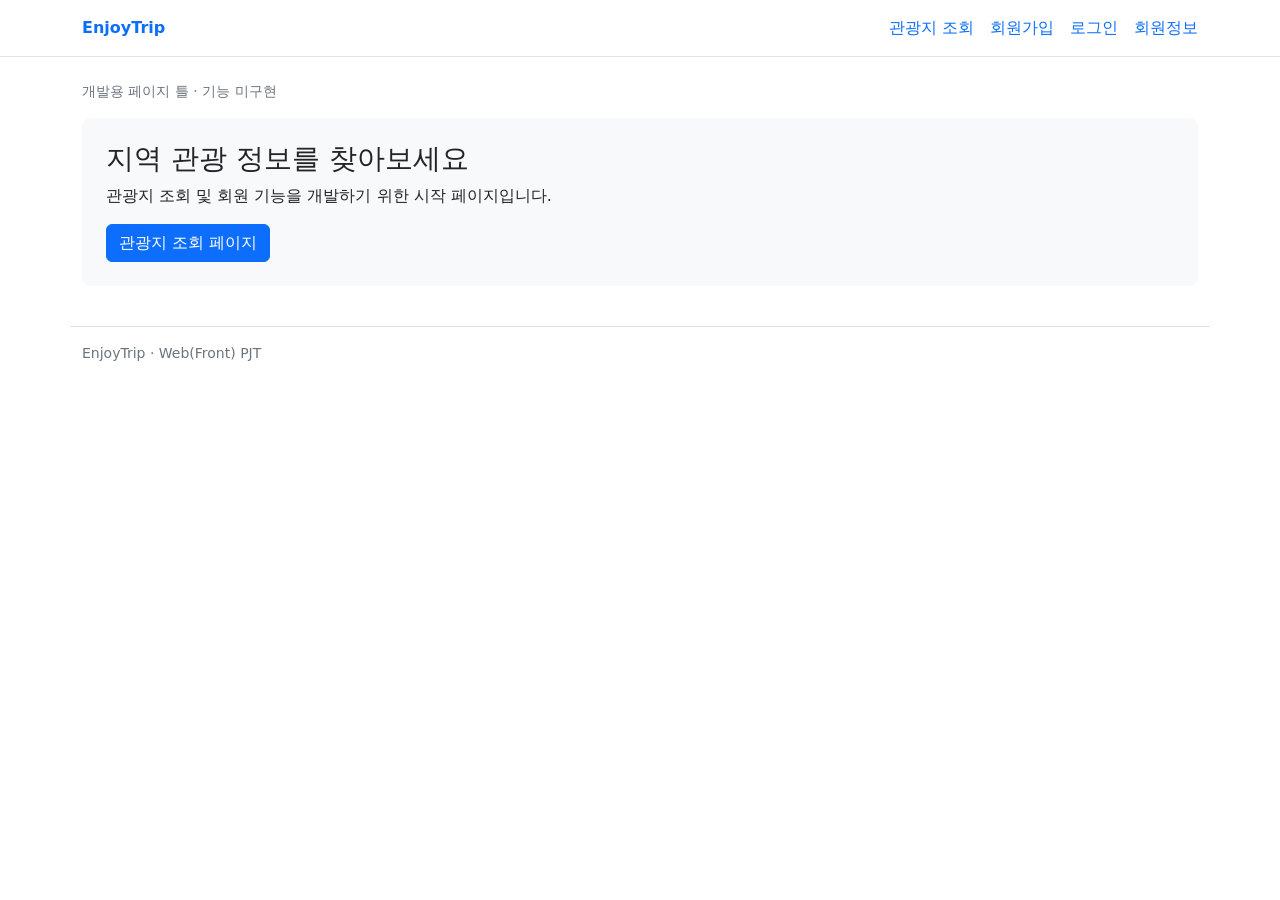
==== index.html @ 98864bc5 "baseline" ====
<!doctype html>
<html lang="ko">
<head>
  <meta charset="UTF-8">
  <meta name="viewport" content="width=device-width, initial-scale=1.0">
  <title>홈 | EnjoyTrip</title>
  <link href="https://cdn.jsdelivr.net/npm/bootstrap@5.3.3/dist/css/bootstrap.min.css" rel="stylesheet">
  <link href="css/style.css" rel="stylesheet">
</head>
<body>
<a class="visually-hidden-focusable" href="#main">본문으로 이동</a>
<header class="border-bottom bg-white">
  <nav class="container d-flex flex-wrap align-items-center gap-3 py-3" aria-label="주 메뉴">
    <a class="navbar-brand fw-bold text-primary me-auto" href="index.html">EnjoyTrip</a>
    <a href="attractions.html">관광지 조회</a>
    <a href="signup.html">회원가입</a>
    <a href="login.html">로그인</a>
    <a href="profile.html">회원정보</a>
  </nav>
</header>
<main id="main" class="container py-4">
  <p class="text-secondary small">개발용 페이지 틀 · 기능 미구현</p>
  <section class="p-4 bg-light rounded-3">
<h1 class="h3">지역 관광 정보를 찾아보세요</h1>
<p>관광지 조회 및 회원 기능을 개발하기 위한 시작 페이지입니다.</p>
<a class="btn btn-primary" href="attractions.html">관광지 조회 페이지</a>
</section>
  <p id="page-message" class="mt-3" role="status"></p>
</main>
<footer class="container py-3 border-top text-secondary small">EnjoyTrip · Web(Front) PJT</footer>
<script src="https://cdn.jsdelivr.net/npm/bootstrap@5.3.3/dist/js/bootstrap.bundle.min.js"></script>
<script src="js/config.js"></script>
<script src="js/common.js"></script>
<script src="js/index.js"></script>
</body>
</html>
---- css/style.css ----
/* 공통 스타일: 담당자끼리 수정 범위를 협의하세요. */
body { color: #212529; background: #fff; }
nav a { text-decoration: none; }
.form-panel { max-width: 480px; }
.placeholder-box {
  min-height: 320px; display: grid; place-items: center;
  background: #f8f9fa; border: 1px dashed #adb5bd; border-radius: 8px;
}
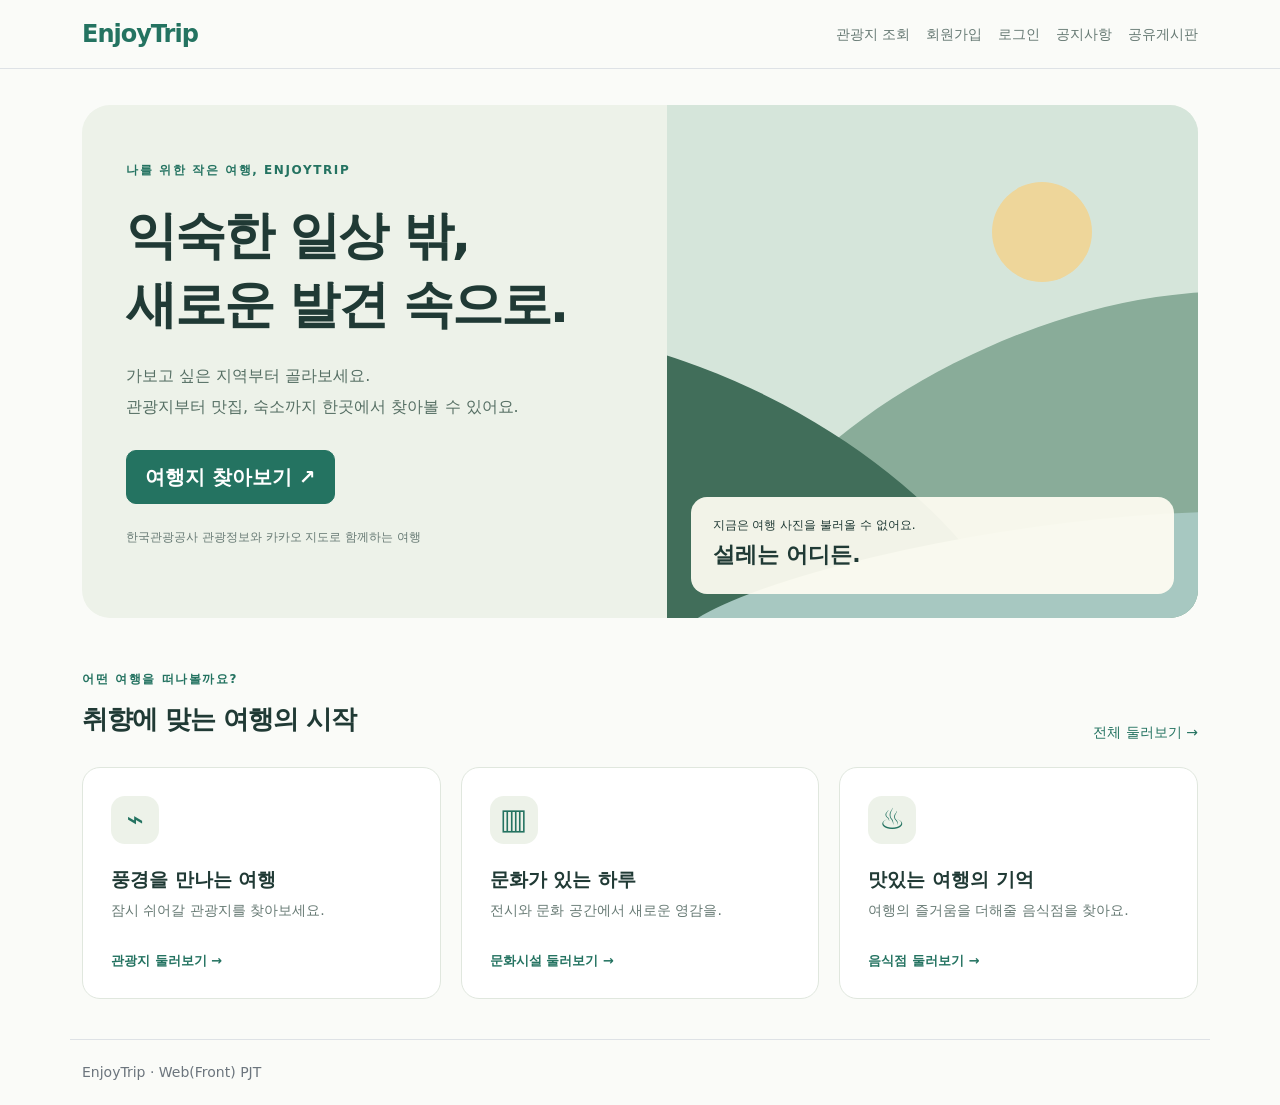
==== commit ca91bd78: "feat : 개선 작업 완료" ====
--- a/index.html
+++ b/index.html
@@ -6,8 +6,9 @@
   <title>홈 | EnjoyTrip</title>
   <link href="https://cdn.jsdelivr.net/npm/bootstrap@5.3.3/dist/css/bootstrap.min.css" rel="stylesheet">
   <link href="css/style.css" rel="stylesheet">
+  <link href="css/travel.css" rel="stylesheet">
 </head>
-<body>
+<body class="travel-page home-page">
 <a class="visually-hidden-focusable" href="#main">본문으로 이동</a>
 <header class="border-bottom bg-white">
   <nav class="container d-flex flex-wrap align-items-center gap-3 py-3" aria-label="주 메뉴">
@@ -19,12 +20,27 @@
   </nav>
 </header>
 <main id="main" class="container py-4">
-  <p class="text-secondary small">개발용 페이지 틀 · 기능 미구현</p>
-  <section class="p-4 bg-light rounded-3">
-<h1 class="h3">지역 관광 정보를 찾아보세요</h1>
-<p>관광지 조회 및 회원 기능을 개발하기 위한 시작 페이지입니다.</p>
-<a class="btn btn-primary" href="attractions.html">관광지 조회 페이지</a>
-</section>
+  <section class="home-hero" aria-labelledby="hero-title">
+    <div class="hero-copy"><p class="eyebrow">나를 위한 작은 여행, ENJOYTRIP</p>
+      <h1 id="hero-title">익숙한 일상 밖,<br>새로운 발견 속으로.</h1>
+      <p class="hero-description">가보고 싶은 지역부터 골라보세요.<br>관광지부터 맛집, 숙소까지 한곳에서 찾아볼 수 있어요.</p>
+      <a class="btn btn-primary btn-lg" href="attractions.html">여행지 찾아보기 <span aria-hidden="true">↗</span></a>
+      <p class="hero-caption">한국관광공사 관광정보와 카카오 지도로 함께하는 여행</p>
+    </div>
+    <figure id="hero-place" class="hero-art" aria-busy="true">
+      <div class="hero-fallback" aria-hidden="true"><div class="art-sun"></div><div class="art-mountain mountain-back"></div><div class="art-mountain mountain-front"></div><div class="art-water"></div></div>
+      <img id="hero-photo" class="hero-photo" alt="" hidden>
+      <figcaption class="hero-place-caption"><span id="hero-photo-status" role="status">오늘의 여행지를 고르는 중이에요.</span><strong id="hero-place-title">설레는 어디든.</strong><span id="hero-place-address"></span><small id="hero-photo-source" hidden>사진 출처: 한국관광공사 TourAPI</small></figcaption>
+    </figure>
+  </section>
+  <section class="home-discover" aria-labelledby="discover-title">
+    <div class="section-heading"><div><p class="eyebrow">어떤 여행을 떠나볼까요?</p><h2 id="discover-title">취향에 맞는 여행의 시작</h2></div><a href="attractions.html">전체 둘러보기 <span aria-hidden="true">→</span></a></div>
+    <div class="discovery-grid">
+      <a class="discovery-card" href="attractions.html?type=12"><span class="discovery-icon" aria-hidden="true">⌁</span><h3>풍경을 만나는 여행</h3><p>잠시 쉬어갈 관광지를 찾아보세요.</p><span>관광지 둘러보기 →</span></a>
+      <a class="discovery-card" href="attractions.html?type=14"><span class="discovery-icon" aria-hidden="true">▥</span><h3>문화가 있는 하루</h3><p>전시와 문화 공간에서 새로운 영감을.</p><span>문화시설 둘러보기 →</span></a>
+      <a class="discovery-card" href="attractions.html?type=39"><span class="discovery-icon" aria-hidden="true">♨</span><h3>맛있는 여행의 기억</h3><p>여행의 즐거움을 더해줄 음식점을 찾아요.</p><span>음식점 둘러보기 →</span></a>
+    </div>
+  </section>
   <p id="page-message" class="mt-3" role="status"></p>
 </main>
 <footer class="container py-3 border-top text-secondary small">EnjoyTrip · Web(Front) PJT</footer>
--- a/css/style.css
+++ b/css/style.css
@@ -1,8 +1,98 @@
-/* 공통 스타일: 담당자끼리 수정 범위를 협의하세요. */
-body { color: #212529; background: #fff; }
-nav a { text-decoration: none; }
-.form-panel { max-width: 480px; }
+/* 공통 스타일 */
+body {
+  color: #212529;
+  background: #fff;
+}
+
+nav a {
+  text-decoration: none;
+}
+
+.form-panel {
+  max-width: 480px;
+}
+
 .placeholder-box {
-  min-height: 320px; display: grid; place-items: center;
-  background: #f8f9fa; border: 1px dashed #adb5bd; border-radius: 8px;
+  min-height: 320px;
+  display: grid;
+  place-items: center;
+  background: #f8f9fa;
+  border: 1px dashed #adb5bd;
+  border-radius: 8px;
 }
+
+[hidden] {
+  display: none !important;
+}
+
+/* 관광지 조회 화면 */
+.tour-map {
+  width: 100%;
+  height: 460px;
+  background: #f8f9fa;
+  border: 1px solid #dee2e6;
+  border-radius: 8px;
+  overflow: hidden;
+}
+
+.tour-image,
+.tour-image-placeholder {
+  height: 170px;
+  width: 100%;
+  object-fit: cover;
+}
+
+.tour-image-placeholder {
+  display: grid;
+  place-items: center;
+  background: #f1f3f5;
+  color: #6c757d;
+}
+
+.tour-card-selected {
+  border-color: #0d6efd;
+  box-shadow: 0 0 0 2px #0d6efd33;
+}
+
+.tour-map-label {
+  padding: 10px;
+  max-width: 220px;
+  font-size: 14px;
+  overflow-wrap: anywhere;
+}
+
+@media (max-width: 575px) {
+  .tour-map {
+    height: 340px;
+  }
+}
+
+/* 회원 및 커뮤니티 화면 */
+.confirm-overlay {
+  position: fixed;
+  inset: 0;
+  background: rgba(0, 0, 0, .45);
+  display: flex;
+  align-items: center;
+  justify-content: center;
+  z-index: 1055;
+  padding: 20px;
+}
+
+.confirm-overlay .card {
+  width: 100%;
+}
+
+.post-content {
+  white-space: pre-wrap;
+  overflow-wrap: anywhere;
+}
+
+#post-list button {
+  text-align: left;
+  overflow-wrap: anywhere;
+}
+
+input:read-only {
+  background: #f8f9fa;
+}
--- a/css/travel.css
+++ b/css/travel.css
@@ -0,0 +1,116 @@
+.travel-page { --travel-ink: #203a35; --travel-green: #247361; --travel-muted: #677a74; color: var(--travel-ink); background: #fafbf8; }
+.travel-page main { padding-top: 36px !important; padding-bottom: 48px; }
+.travel-page header { background: #fafbf8 !important; }
+.travel-page nav a { color: var(--travel-muted); font-size: 14px; }
+.travel-page nav .navbar-brand { color: var(--travel-green) !important; font-size: 24px; letter-spacing: -1px; }
+.travel-page nav a[aria-current] { color: var(--travel-green); font-weight: 700; }
+.travel-page a { color: var(--travel-green); }
+.travel-page .btn-primary { --bs-btn-bg: #247361; --bs-btn-border-color: #247361; --bs-btn-hover-bg: #195746; --bs-btn-hover-border-color: #195746; --bs-btn-disabled-bg: #247361; --bs-btn-disabled-border-color: #247361; --bs-btn-active-bg: #195746; --bs-btn-active-border-color: #195746; color: white; }
+.travel-page .btn-outline-primary { --bs-btn-color: #247361; --bs-btn-border-color: #bfd4ca; --bs-btn-hover-bg: #247361; --bs-btn-hover-border-color: #247361; --bs-btn-disabled-color: #677a74; --bs-btn-disabled-border-color: #bfd4ca; }
+.travel-page .btn { border-radius: 10px; padding: 11px 18px; font-weight: 600; }
+.travel-page :focus-visible { outline: 3px solid #c18d3e; outline-offset: 4px; }
+.eyebrow { font-size: 12px; letter-spacing: 1.6px; font-weight: 700; color: var(--travel-green); }
+.home-hero { display: grid; grid-template-columns: 1.1fr 1fr; overflow: hidden; border-radius: 28px; background: #edf2e9; min-height: 470px; }
+.hero-copy { padding: 56px 44px; }
+.hero-copy h1 { font-size: clamp(32px, 4vw, 52px); font-weight: 750; line-height: 1.35; letter-spacing: -2px; margin: 22px 0; }
+.hero-description { color: #566f64; line-height: 1.9; margin-bottom: 28px; }
+.hero-caption { font-size: 12px; color: var(--travel-muted); margin-top: 24px; }
+.hero-art { position: relative; min-height: 380px; background: #d5e5da; overflow: hidden; }
+.hero-art { margin: 0; }
+.hero-fallback { position: absolute; inset: 0; }
+.hero-photo { position: absolute; inset: 0; height: 100%; width: 100%; object-fit: cover; }
+.hero-place-caption { position: absolute; z-index: 1; bottom: 24px; left: 24px; right: 24px; padding: 18px 22px; border-radius: 16px; background: #fffdf3ee; color: #203a35; display: grid; gap: 5px; overflow-wrap: anywhere; }
+.hero-place-caption > span { font-size: 12px; line-height: 1.7; }
+.hero-place-caption strong { font-size: 22px; line-height: 1.4; }
+.hero-place-caption small { color: #677a74; font-size: 10px; }
+.has-photo .hero-fallback { display: none; }
+.travel-page { min-height: 100dvh; display: flex; flex-direction: column; }
+.travel-page main { flex: 1; }
+.travel-page footer { padding-top: 22px !important; padding-bottom: 22px !important; }
+.member-page main { max-width: 620px; padding: 48px 24px !important; }
+.member-page main > .text-secondary:first-child { font-size: 12px; letter-spacing: 1.6px; font-weight: 700; color: var(--travel-green) !important; margin-bottom: 14px; }
+.member-page h1 { font-size: 32px; font-weight: 750; letter-spacing: -1px; }
+.member-page main > p { line-height: 1.8; font-size: 13px; }
+.member-page .form-panel { max-width: none; padding: 32px; border: 1px solid #e0e7de; border-radius: 20px; box-shadow: 0 8px 28px #203a3508; }
+.member-page .form-control { min-height: 48px; border-color: #dce4dc; border-radius: 10px; color: var(--travel-ink); }
+.member-page .form-control:focus { border-color: #247361; box-shadow: 0 0 0 3px #24736120; }
+.member-page .form-control[readonly] { background: #f2f5ef; color: var(--travel-muted); }
+.member-page #page-form > .d-flex { margin-top: 10px; }
+.member-page #submit-button { width: 100%; }
+.member-page main > a { font-size: 13px; text-underline-offset: 4px; }
+.member-page .confirm-overlay { position: fixed; inset: 0; z-index: 1050; display: grid; place-items: center; padding: 24px; background: #152e2bb3; backdrop-filter: blur(4px); }
+.member-page .confirm-overlay .form-panel { width: min(100%, 480px); }
+.community-page main { max-width: 980px; }
+.community-page h1 { font-size: 34px; font-weight: 750; letter-spacing: -1px; margin-top: 12px; }
+.community-page main > p { line-height: 1.8; font-size: 14px; }
+.community-page .form-control { min-height: 48px; border-color: #dce4dc; border-radius: 10px; color: var(--travel-ink); }
+.community-page .form-control:focus { border-color: #247361; box-shadow: 0 0 0 3px #24736120; }
+.community-page #search-form { padding: 20px; border: 1px solid #e0e7de; border-radius: 16px; background: #fff; margin-top: 28px; }
+.community-page #search-form .btn { white-space: nowrap; }
+.community-page .card { padding: 26px; border-color: #e0e7de; border-radius: 16px; }
+.community-page #post-list button { border-color: #e0e7de; border-radius: 12px; padding: 18px 22px; background: #fff; color: var(--travel-ink); }
+.community-page #post-list button:hover { background: #edf2e9; border-color: #bfd4ca; }
+.community-page #post-list > p { text-align: center; padding: 48px 20px; border: 1px dashed #cedbd0; border-radius: 16px; background: #f2f5ef; }
+.notices-page nav a[href="notices.html"], .board-page nav a[href="board.html"] { color: var(--travel-green); font-weight: 700; }
+.travel-page nav [data-logout] { padding: 6px 12px; font-size: 12px; }
+@media (max-width: 767px) { .member-page main { padding: 32px 16px !important; } .member-page .form-panel { padding: 24px 20px; } .home-page .hero-art { min-height: 340px; } .hero-place-caption { left: 16px; right: 16px; bottom: 16px; } }
+.art-sun { position: absolute; width: 100px; height: 100px; background: #eed69a; border-radius: 50%; right: 20%; top: 15%; }
+.art-mountain { position: absolute; width: 140%; height: 75%; border-radius: 50% 50% 0 0; transform: rotate(-24deg); }
+.mountain-back { background: #89ac99; left: 5%; top: 44%; }
+.mountain-front { background: #416e5a; left: -65%; top: 54%; transform: rotate(28deg); }
+.art-water { position: absolute; background: #a7c8c1; width: 130%; height: 25%; bottom: -8%; border-radius: 50% 50% 0 0; transform: rotate(-9deg); }
+.art-label { position: absolute; bottom: 36px; right: 28px; padding: 16px 24px; color: #234336; background: #fffdf3e8; border-radius: 14px; line-height: 1.8; font-size: 13px; transform: rotate(-4deg); }
+.art-label strong { font-size: 19px; }
+.home-discover { margin-top: 52px; }
+.section-heading { display: flex; align-items: end; justify-content: space-between; gap: 20px; margin-bottom: 24px; }
+.section-heading h2 { font-size: 26px; font-weight: 700; letter-spacing: -1px; }
+.section-heading a { font-size: 14px; text-decoration: none; white-space: nowrap; }
+.discovery-grid { display: grid; grid-template-columns: repeat(3, 1fr); gap: 20px; }
+.discovery-card { padding: 28px; border: 1px solid #e0e7de; border-radius: 18px; background: #fff; text-decoration: none; transition: transform .2s, box-shadow .2s; }
+.discovery-card:hover { transform: translateY(-4px); box-shadow: 0 12px 24px #203a3510; }
+.discovery-icon { display: grid; place-items: center; width: 48px; height: 48px; border-radius: 14px; background: #edf2e9; font-size: 29px; margin-bottom: 24px; }
+.discovery-card h3 { font-size: 19px; font-weight: 700; color: var(--travel-ink); }
+.discovery-card p { font-size: 14px; color: var(--travel-muted); line-height: 1.7; }
+.discovery-card > span:last-child { display: block; margin-top: 28px; font-size: 13px; font-weight: 600; }
+.tour-heading { margin: 12px 0 30px; }
+.tour-heading h1 { font-size: clamp(28px, 4vw, 38px); font-weight: 750; letter-spacing: -1.5px; margin-bottom: 14px; }
+.tour-heading > p:last-child { color: var(--travel-muted); line-height: 1.8; }
+.search-panel { margin-left: 0; margin-right: 0; padding: 12px 16px 28px; background: white; border: 1px solid #e0e7de; border-radius: 18px; box-shadow: 0 6px 20px #203a3505; }
+.travel-page .form-label { font-size: 13px; font-weight: 650; }
+.travel-page .form-select { min-height: 48px; border-color: #dce4dc; border-radius: 10px; }
+.travel-page #search-status { color: var(--travel-muted); font-size: 14px; line-height: 1.8; min-height: 26px; }
+.travel-page .tour-card { border: 1px solid #e0e7de; border-radius: 16px; overflow: hidden; transition: box-shadow .2s; }
+.travel-page .tour-card:hover { box-shadow: 0 8px 24px #203a3512; }
+.travel-page .tour-card .card-body { padding: 20px; }
+.travel-page .tour-card h3 { font-size: 18px; line-height: 1.5; font-weight: 700; }
+.travel-page .tour-card .text-primary { color: var(--travel-green) !important; }
+.travel-page .tour-card-selected { border-color: #247361; box-shadow: 0 0 0 2px #24736130; }
+.travel-page .tour-image, .travel-page .tour-image-placeholder { height: 185px; background: #eaf0e8; color: #677a74; }
+.card-actions { display: flex; gap: 8px; margin-top: auto; }
+.card-actions .btn { flex: 1; padding: 9px 6px; font-size: 12px; }
+.map-panel { position: sticky; top: 24px; padding: 22px; background: white; border: 1px solid #e0e7de; border-radius: 18px; }
+.map-panel h2 { font-weight: 700; }
+.travel-page .tour-map { height: 480px; background: #edf2e9; border-color: #dce4dc; border-radius: 12px; }
+.results-placeholder { padding: 65px 24px; border: 1px dashed #cedbd0; border-radius: 18px; text-align: center; color: var(--travel-muted); background: #f2f5ef; }
+.results-placeholder > span { font-size: 48px; color: #6b9781; }
+.results-placeholder h3 { font-size: 19px; color: var(--travel-ink); margin: 12px 0; }
+.results-placeholder p { font-size: 14px; margin: 0; line-height: 1.8; }
+.travel-page [hidden] { display: none !important; }
+.detail-dialog { width: min(760px, calc(100% - 32px)); max-height: calc(100dvh - 40px); border: none; border-radius: 22px; padding: 0; color: var(--travel-ink); box-shadow: 0 24px 80px #102c3540; }
+.detail-dialog::backdrop { background: #152e2bb3; backdrop-filter: blur(4px); }
+body:has(.detail-dialog[open]) { overflow: hidden; }
+.detail-shell { position: relative; }
+.detail-close { position: absolute; z-index: 1; top: 16px; right: 16px; width: 40px; height: 40px; border: 1px solid #dce4dc; border-radius: 50%; background: white; color: #203a35; font-size: 28px; line-height: 1; }
+.detail-photo { height: 280px; display: grid; place-items: center; background: #eaf0e8; color: #677a74; }
+.detail-photo img { width: 100%; height: 100%; object-fit: cover; }
+.detail-content { padding: 30px; }
+.detail-content h2 { font-size: 28px; font-weight: 750; line-height: 1.4; overflow-wrap: anywhere; }
+.detail-facts { padding: 20px 0; margin: 12px 0 24px; border-bottom: 1px solid #e0e7de; }
+.detail-facts > div { display: grid; grid-template-columns: 52px 1fr; gap: 16px; margin: 10px 0; font-size: 14px; }
+.detail-facts dt { color: var(--travel-muted); font-weight: 500; }
+.detail-facts dd { margin: 0; overflow-wrap: anywhere; }
+.detail-overview { line-height: 1.9; font-size: 14px; white-space: pre-line; overflow-wrap: anywhere; }
+.detail-actions { display: flex; gap: 10px; flex-wrap: wrap; margin-top: 24px; }
+.detail-source { margin: 22px 0 0; font-size: 11px; color: var(--travel-muted); }
+@media (max-width: 767px) { .home-hero { grid-template-columns: 1fr; } .hero-copy { padding: 36px 26px; } .hero-art { min-height: 260px; } .discovery-grid { grid-template-columns: 1fr; } .section-heading { align-items: start; flex-direction: column; } .travel-page nav { gap: 14px !important; } .travel-page nav .navbar-brand { width: 100%; } .detail-photo { height: 210px; } .detail-content { padding: 24px 20px; } .detail-content h2 { font-size: 24px; } .map-panel { padding: 16px; } .travel-page .tour-map { height: 340px; } }
+@media (prefers-reduced-motion: reduce) { .travel-page * { transition: none !important; scroll-behavior: auto !important; } }
